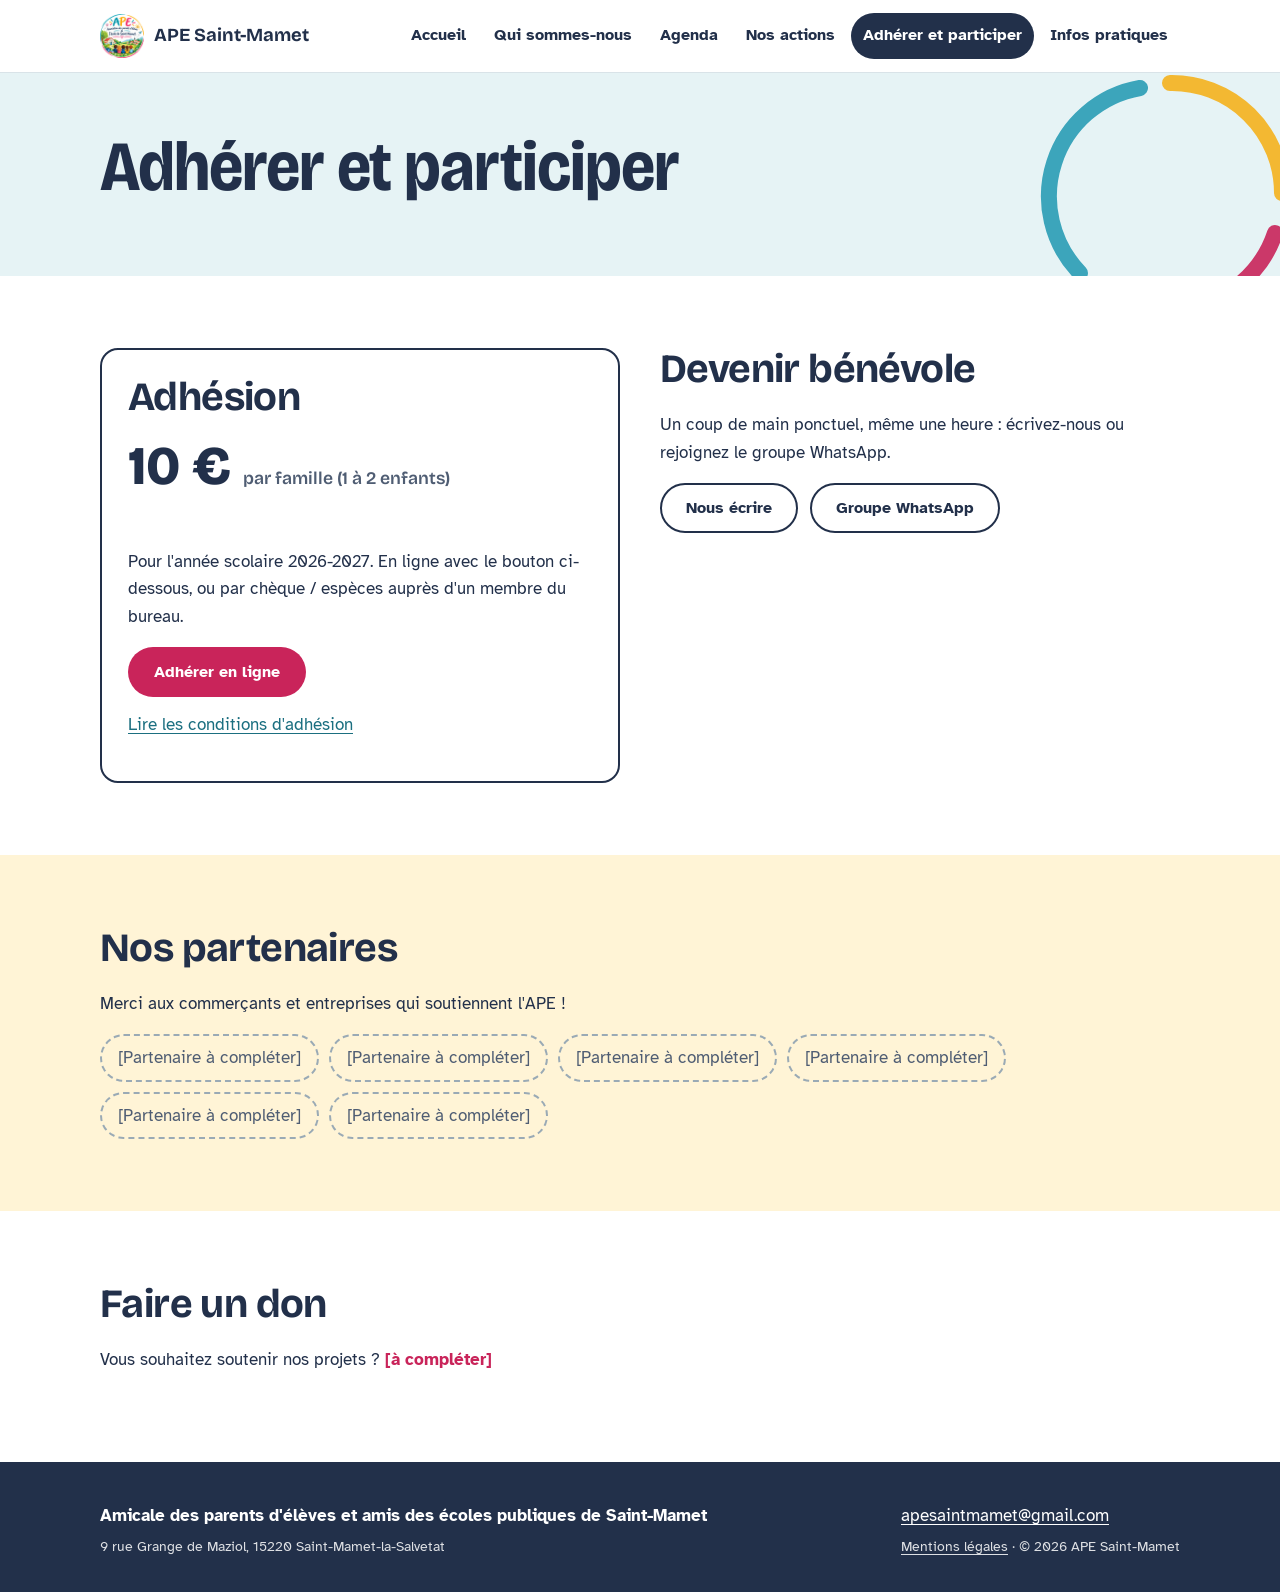
==== adherer.html @ 5ad5f5c7 "Add files via upload" ====
<!doctype html>
<html lang="fr">
<head>
<meta charset="utf-8">
<meta name="viewport" content="width=device-width, initial-scale=1">
<title>Adhérer et participer – APE Saint-Mamet-la-Salvetat</title>
<meta name="description" content="Amicale des parents d'élèves et amis des écoles publiques de Saint-Mamet-la-Salvetat (Cantal).">
<link rel="icon" href="logo-mini.png">
<link rel="preconnect" href="https://fonts.googleapis.com"><link rel="preconnect" href="https://fonts.gstatic.com" crossorigin>
<link href="https://fonts.googleapis.com/css2?family=Atkinson+Hyperlegible:ital,wght@0,400;0,700;1,400&family=Bricolage+Grotesque:opsz,wdth,wght@12..96,75..100,500..800&display=swap" rel="stylesheet">
<link rel="stylesheet" href="style.css">
</head>
<body>
<a class="skip" href="#contenu">Aller au contenu</a>
<header class="top"><div class="wrap">
<a class="brand" href="index.html"><img src="logo-mini.png" alt="" width="44" height="44">APE Saint-Mamet</a>
<button class="menu-btn" aria-expanded="false" aria-controls="nav"><svg width="20" height="20" viewBox="0 0 24 24" fill="none" stroke="currentColor" stroke-width="2.4" stroke-linecap="round" aria-hidden="true"><path d="M4 7h16M4 12h16M4 17h16"/></svg>Menu</button>
<nav id="nav" class="nav" aria-label="Menu principal"><ul><li><a href="index.html">Accueil</a></li><li><a href="qui-sommes-nous.html">Qui sommes-nous</a></li><li><a href="agenda.html">Agenda</a></li><li><a href="nos-actions.html">Nos actions</a></li><li><a href="adherer.html" aria-current="page">Adhérer et participer</a></li><li><a href="infos-pratiques.html">Infos pratiques</a></li></ul></nav>
</div></header>
<main id="contenu">
<section class="page-head"><svg class="deco" viewBox="0 0 300 300" aria-hidden="true"><path d="M60 230 A110 110 0 0 1 120 45" fill="none" stroke="#2A9DB5" stroke-width="16" stroke-linecap="round"/><path d="M150 40 A110 110 0 0 1 262 150" fill="none" stroke="#F5B21E" stroke-width="16" stroke-linecap="round"/><path d="M255 190 A110 110 0 0 1 110 258" fill="none" stroke="#C9245A" stroke-width="16" stroke-linecap="round"/></svg><div class="wrap"><h1>Adhérer et participer</h1></div></section>

<section class="band"><div class="wrap two">
<div class="panel">
<h2>Adhésion</h2>
<p class="price">10 € <small>par famille (1 à 2 enfants)</small></p>
<p>Pour l'année scolaire 2026-2027. En ligne avec le bouton ci-dessous, ou par chèque / espèces auprès d'un membre du bureau.</p>
<a class="btn btn-main" href="https://www.helloasso.com/associations/amicale-des-parents-d-eleves-de-l-ecole-de-saint-m">Adhérer en ligne</a>
<p style="margin-top:14px"><a href="https://drive.google.com/file/d/1MUPtkq-_c3Sh3lDZeJW1nGmCalYX_kx7/view">Lire les conditions d'adhésion</a></p>
</div>
<div id="benevole">
<h2>Devenir bénévole</h2>
<p>Un coup de main ponctuel, même une heure : écrivez-nous ou rejoignez le groupe WhatsApp.</p>
<div class="btn-row"><a class="btn btn-line" href="mailto:apesaintmamet@gmail.com">Nous écrire</a><a class="btn btn-line" href="https://chat.whatsapp.com/CY3Il8XkFhd3z2831rG0oz?mode=gi_t">Groupe WhatsApp</a></div>
</div>
</div></section>
<section class="band band-sun"><div class="wrap">
<h2>Nos partenaires</h2>
<p>Merci aux commerçants et entreprises qui soutiennent l'APE !</p>
<ul class="chips"><li>[Partenaire à compléter]</li><li>[Partenaire à compléter]</li><li>[Partenaire à compléter]</li><li>[Partenaire à compléter]</li><li>[Partenaire à compléter]</li><li>[Partenaire à compléter]</li></ul>
</div></section>
<section class="band"><div class="wrap">
<h2>Faire un don</h2>
<p>Vous souhaitez soutenir nos projets ? <span class="todo">[à compléter]</span></p>
</div></section>
</main>
<footer class="foot"><div class="wrap">
<div><p><strong>Amicale des parents d'élèves et amis des écoles publiques de Saint-Mamet</strong></p>
<p class="small">9 rue Grange de Maziol, 15220 Saint-Mamet-la-Salvetat</p></div>
<div><p><a href="mailto:apesaintmamet@gmail.com">apesaintmamet@gmail.com</a></p>
<p class="small"><a href="infos-pratiques.html#mentions">Mentions légales</a> · © <span id="year">2026</span> APE Saint-Mamet</p></div>
</div></footer>
<script src="main.js" defer></script>
</body>
</html>
---- style.css ----
/* APE Saint-Mamet — feuille de style */
:root{
  --ink:#22304A;          /* bleu nuit : texte */
  --teal-d:#1B6F80;       /* bleu canard foncé : titres, liens */
  --teal:#2A9DB5;         /* bleu canard charte */
  --teal-l:#E6F3F5;       /* bleu très clair : bandes */
  --sun:#F5B21E;          /* jaune charte */
  --sun-l:#FFF4D6;
  --pink:#C9245A;         /* rose bouton (texte blanc 5:1) */
  --paper:#FFFFFF;
  --line:#D9E3E8;
  --muted:#4F5D73;
  --r-s:10px; --r-m:18px; --r-l:32px;
  --max:1120px;
  --f-display:"Bricolage Grotesque",system-ui,sans-serif;
  --f-body:"Atkinson Hyperlegible",system-ui,sans-serif;
}
*,*::before,*::after{box-sizing:border-box}
html{scroll-behavior:smooth}
@media (prefers-reduced-motion:reduce){html{scroll-behavior:auto}}
body{margin:0;background:var(--paper);color:var(--ink);font-family:var(--f-body);font-size:1.0625rem;line-height:1.6}
img{max-width:100%;display:block}
a{color:var(--teal-d);text-underline-offset:3px}
a:hover{color:var(--ink)}
:focus-visible{outline:3px solid var(--sun);outline-offset:3px;border-radius:4px}
.skip{position:absolute;left:-999px;top:8px;background:var(--ink);color:#fff;padding:8px 14px;border-radius:8px;z-index:99}
.skip:focus{left:12px}
.wrap{max-width:var(--max);margin:0 auto;padding:0 20px}

h1,h2,h3{font-family:var(--f-display);color:var(--ink);line-height:1.08;margin:0 0 .5em;font-weight:700;letter-spacing:-.015em}
h1{font-size:clamp(2.4rem,6vw,4.4rem);font-variation-settings:"wdth" 90}
h2{font-size:clamp(1.7rem,3.4vw,2.5rem)}
h3{font-size:1.3rem}
p{margin:0 0 1em;max-width:68ch}
.lead{font-size:1.25rem;color:var(--muted)}

/* En-tête */
.top{position:sticky;top:0;z-index:20;background:rgba(255,255,255,.94);backdrop-filter:blur(8px);border-bottom:1px solid var(--line)}
.top .wrap{display:flex;align-items:center;gap:16px;min-height:72px}
.brand{display:flex;align-items:center;gap:10px;text-decoration:none;color:var(--ink);font-family:var(--f-display);font-weight:700;font-size:1.15rem;margin-right:auto}
.brand img{width:44px;height:44px}
.nav ul{display:flex;gap:4px;list-style:none;margin:0;padding:0}
.nav a{display:block;padding:10px 12px;border-radius:999px;text-decoration:none;color:var(--ink);font-weight:700;font-size:.98rem}
.nav a:hover{background:var(--teal-l)}
.nav a[aria-current="page"]{background:var(--ink);color:#fff}
.menu-btn{display:none;min-width:48px;min-height:48px;border:2px solid var(--ink);background:#fff;border-radius:999px;font:700 .95rem var(--f-body);color:var(--ink);padding:0 16px;cursor:pointer}
@media (max-width:980px){
  .menu-btn{display:inline-flex;align-items:center;gap:8px}
  .nav{position:absolute;left:0;right:0;top:100%;background:#fff;border-bottom:1px solid var(--line);display:none}
  .nav.open{display:block}
  .nav ul{flex-direction:column;padding:8px 16px 16px}
  .nav a{padding:14px 12px;font-size:1.05rem}
}

/* Boutons */
.btn{display:inline-flex;align-items:center;justify-content:center;gap:8px;min-height:50px;padding:0 24px;border-radius:999px;font:700 1.02rem var(--f-body);text-decoration:none;border:2px solid transparent;cursor:pointer;transition:transform .15s ease,background-color .15s ease}
.btn:hover{transform:translateY(-1px)}
.btn-main{background:var(--pink);color:#fff}
.btn-main:hover{background:#A91C4A;color:#fff}
.btn-line{border-color:var(--ink);color:var(--ink);background:#fff}
.btn-line:hover{background:var(--ink);color:#fff}
.btn-row{display:flex;flex-wrap:wrap;gap:12px;margin-top:8px}

/* Sections */
.band{padding:72px 0}
.band-teal{background:var(--teal-l)}
.band-sun{background:var(--sun-l)}
.band-ink{background:var(--ink);color:#fff}
.band-ink h2,.band-ink h3{color:#fff}
.band-ink a{color:#fff}

/* Héros accueil */
.hero{padding:56px 0 40px;overflow:hidden}
.hero .wrap{display:grid;grid-template-columns:1.15fr .85fr;gap:40px;align-items:center}
.hero-place{font-family:var(--f-display);font-weight:600;color:var(--teal-d);font-size:1.15rem;margin-bottom:.4em}
.hero-logo{position:relative;justify-self:center;width:min(100%,420px);aspect-ratio:1}
.hero-logo img{position:absolute;inset:12%;width:76%;height:76%;object-fit:contain}
.ring{position:absolute;inset:0;width:100%;height:100%}
.ring path{fill:none;stroke-width:9;stroke-linecap:round}
.ring .s1{stroke:var(--teal)} .ring .s2{stroke:var(--sun)} .ring .s3{stroke:var(--pink)}
@media (prefers-reduced-motion:no-preference){
  .ring path{stroke-dasharray:var(--len);stroke-dashoffset:var(--len);animation:draw 1.1s cubic-bezier(.6,.1,.2,1) forwards}
  .ring .s2{animation-delay:.35s}.ring .s3{animation-delay:.7s}
  @keyframes draw{to{stroke-dashoffset:0}}
}
@media (max-width:820px){.hero .wrap{grid-template-columns:1fr}.hero-logo{width:min(78vw,320px);order:-1}}

/* Prochain rendez-vous */
.next{display:grid;grid-template-columns:auto 1fr auto;gap:28px;align-items:center;background:#fff;border:3px solid var(--ink);border-radius:var(--r-l);padding:28px 32px;box-shadow:8px 8px 0 var(--sun)}
.date-block{width:116px;text-align:center;border-radius:var(--r-m);overflow:hidden;border:2px solid var(--ink)}
.date-block .m{background:var(--pink);color:#fff;font-weight:700;padding:4px 0;font-size:.95rem}
.date-block .d{font-family:var(--f-display);font-size:3.2rem;font-weight:800;line-height:1.1;padding:4px 0}
.date-block .w{font-size:.9rem;padding-bottom:8px;color:var(--muted)}
.next h2{margin-bottom:.2em}
.next p{margin:0;color:var(--muted)}
.countdown{font-family:var(--f-display);font-weight:800;font-size:1.4rem;color:var(--teal-d);margin-top:6px}
@media (max-width:820px){.next{grid-template-columns:1fr;padding:24px}.next .btn{width:100%}}

/* Cartes d'action */
.grid3{display:grid;grid-template-columns:repeat(3,minmax(0,1fr));gap:20px}
@media (max-width:820px){.grid3{grid-template-columns:1fr}}
.act{display:flex;flex-direction:column;gap:6px;padding:26px;border-radius:var(--r-m);text-decoration:none;color:var(--ink);min-height:180px;border:2px solid var(--ink);background:#fff;transition:transform .15s ease}
.act:hover{transform:translateY(-3px);color:var(--ink)}
.act svg{width:34px;height:34px;margin-bottom:8px}
.act h3{margin:0}
.act span{color:var(--muted)}
.act.a1{background:var(--sun-l)}.act.a2{background:var(--teal-l)}.act.a3{background:#FDE8EF}

/* En-tête de page intérieure */
.page-head{padding:56px 0 36px;background:var(--teal-l);position:relative;overflow:hidden}
.page-head p{font-size:1.2rem;color:var(--muted)}
.page-head svg.deco{position:absolute;right:-40px;top:-30px;width:300px;height:300px;opacity:.9}
@media (max-width:820px){.page-head svg.deco{width:130px;height:130px;right:-62px;top:-56px}.page-head h1{padding-right:28px}}

/* Frise agenda */
.timeline{list-style:none;margin:0;padding:0;position:relative}
.timeline::before{content:"";position:absolute;left:58px;top:8px;bottom:8px;width:3px;background:var(--line)}
.ev{display:grid;grid-template-columns:120px 1fr;gap:20px;align-items:start;padding:14px 0;position:relative}
.ev .when{font-family:var(--f-display);font-weight:800;text-align:center;background:#fff;border:2px solid var(--ink);border-radius:var(--r-s);padding:6px 4px;position:relative;z-index:1;width:116px}
.ev .when b{display:block;font-size:2rem;line-height:1}
.ev .when small{font-size:.9rem;font-weight:600}
.ev h3{margin:.15em 0 .2em}
.ev p{margin:0 0 .6em;color:var(--muted)}
.ev .tag{display:inline-block;font-size:.85rem;font-weight:700;padding:2px 10px;border-radius:999px;background:var(--sun-l);margin-bottom:6px}
.ev.past{opacity:.55}
.ev.past .tag{background:var(--line)}
.ics{font:700 .95rem var(--f-body);background:none;border:none;color:var(--teal-d);text-decoration:underline;text-underline-offset:3px;cursor:pointer;padding:8px 0;min-height:44px}
@media (max-width:600px){.timeline::before{left:42px}.ev{grid-template-columns:88px 1fr;gap:14px}.ev .when{width:86px}.ev .when b{font-size:1.6rem}}

/* Bureau en binômes */
.pairs{display:grid;grid-template-columns:repeat(3,minmax(0,1fr));gap:22px}
@media (max-width:900px){.pairs{grid-template-columns:1fr}}
.pair{border:2px solid var(--ink);border-radius:var(--r-l);padding:22px;background:#fff}
.pair h3{font-size:1.1rem;color:var(--teal-d);margin-bottom:14px}
.pair .people{display:grid;grid-template-columns:1fr 1fr;gap:12px}
.person{text-align:center}
.person img{width:116px;height:116px;border-radius:50%;margin:0 auto 8px;object-fit:cover}
.person strong{display:block;line-height:1.25}
.person span{font-size:.95rem;color:var(--muted)}

/* Divers */
.two{display:grid;grid-template-columns:1fr 1fr;gap:40px;align-items:start}
@media (max-width:820px){.two{grid-template-columns:1fr}}
.panel{border:2px solid var(--ink);border-radius:var(--r-m);padding:26px;background:#fff}
.price{font-family:var(--f-display);font-weight:800;font-size:3.4rem;line-height:1;color:var(--ink)}
.price small{font-size:1.1rem;font-weight:600;color:var(--muted)}
.ph{display:flex;align-items:center;justify-content:center;aspect-ratio:4/3;border:2px dashed #9AAAB5;border-radius:var(--r-m);color:var(--muted);font-weight:700;background:#F7FAFB}
.figs{display:flex;flex-wrap:wrap;gap:16px;margin:8px 0 24px}
.fig{background:#fff;border:2px solid var(--ink);border-radius:var(--r-m);padding:16px 22px}
.fig b{font-family:var(--f-display);font-size:2rem;display:block;line-height:1.1}
.qr{display:flex;gap:24px;align-items:center;flex-wrap:wrap}
.qr img{width:200px;height:200px;border-radius:var(--r-m);border:3px solid var(--teal)}
.chips{display:flex;flex-wrap:wrap;gap:10px;list-style:none;padding:0;margin:0}
.chips li{border:2px dashed #9AAAB5;border-radius:999px;padding:8px 16px;color:var(--muted)}
.doc{display:flex;align-items:center;gap:14px;padding:16px 20px;border:2px solid var(--ink);border-radius:var(--r-m);text-decoration:none;color:var(--ink);font-weight:700;margin-bottom:12px;max-width:520px}
.doc:hover{background:var(--teal-l);color:var(--ink)}
.doc svg{width:28px;height:28px;flex:none}
.doc em{font-style:normal;font-weight:400;color:var(--muted);margin-left:auto}
.todo{color:var(--pink);font-weight:700}

/* Pied de page */
.foot{background:var(--ink);color:#fff;padding:40px 0 28px;margin-top:0}
.foot a{color:#fff}
.foot .wrap{display:flex;flex-wrap:wrap;gap:24px 48px;justify-content:space-between}
.foot p{margin:0 0 6px;max-width:none}
.foot .small{font-size:.9rem;opacity:.85}
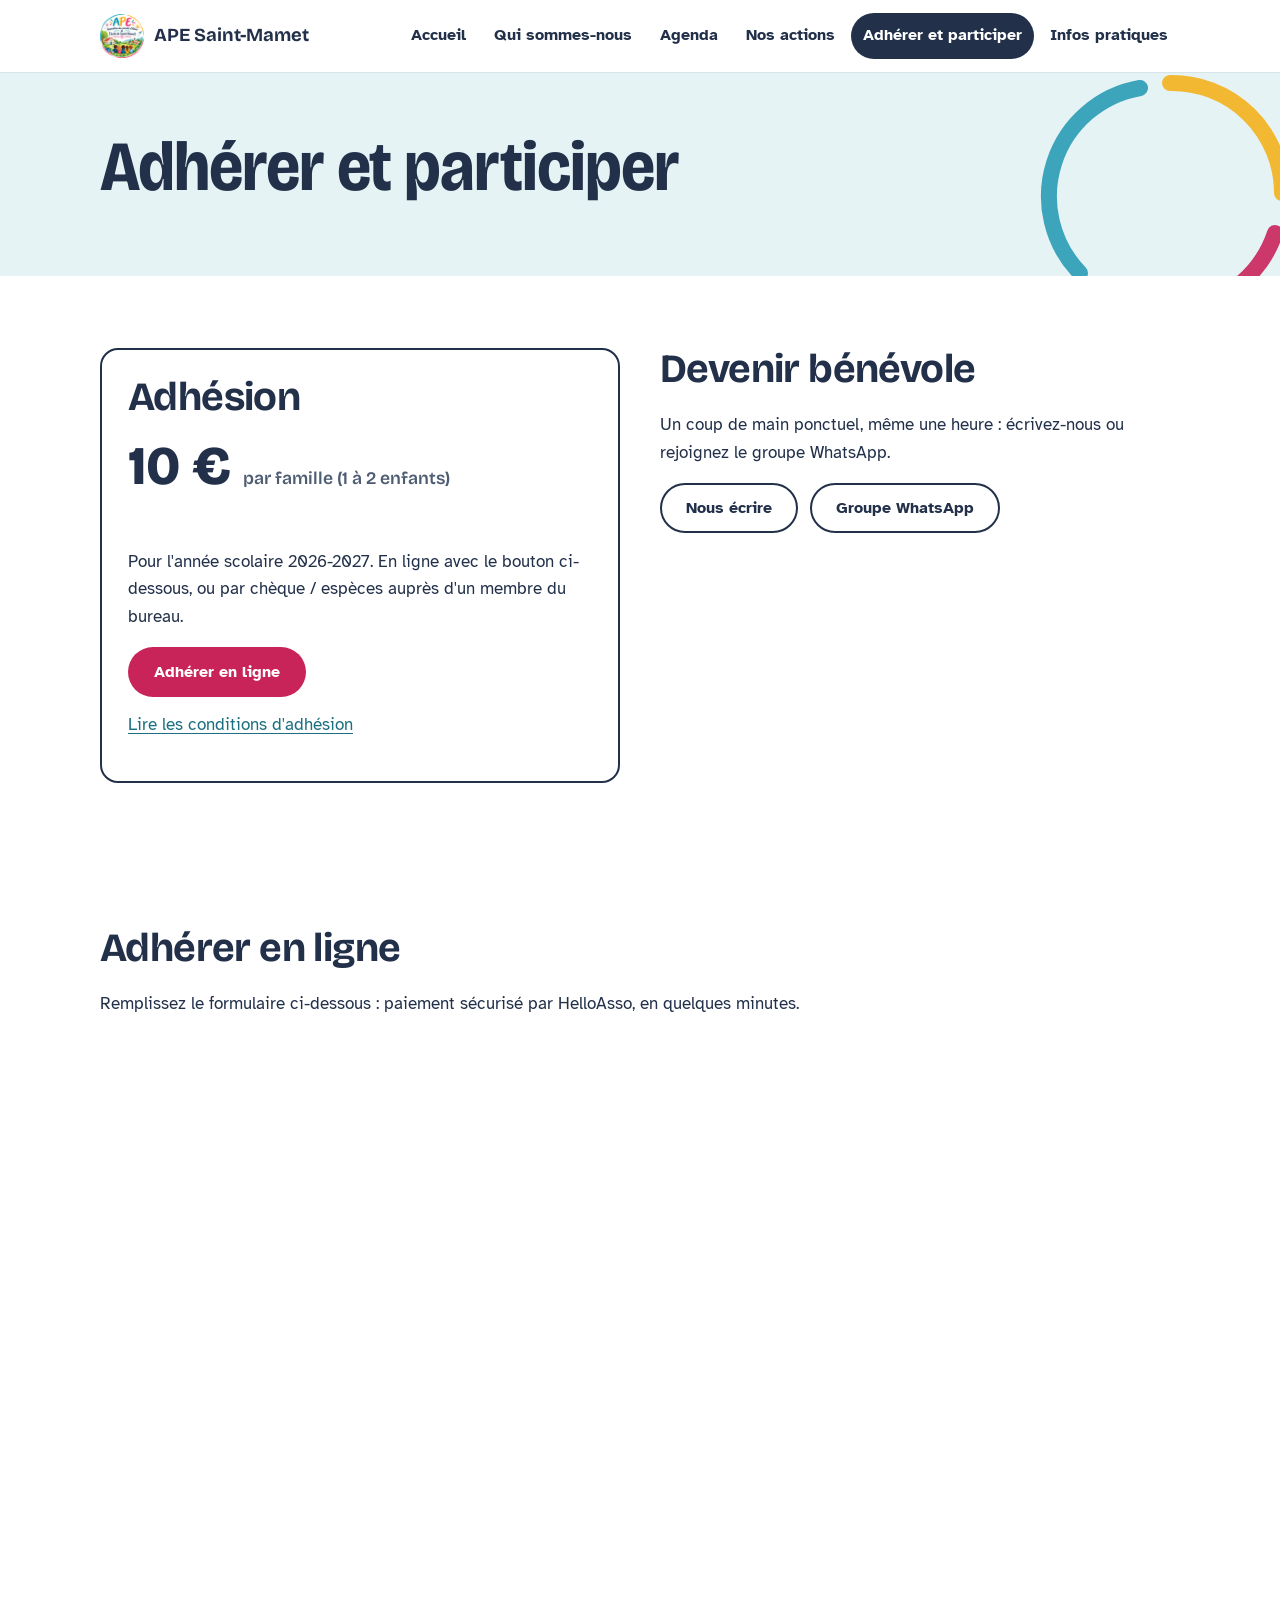
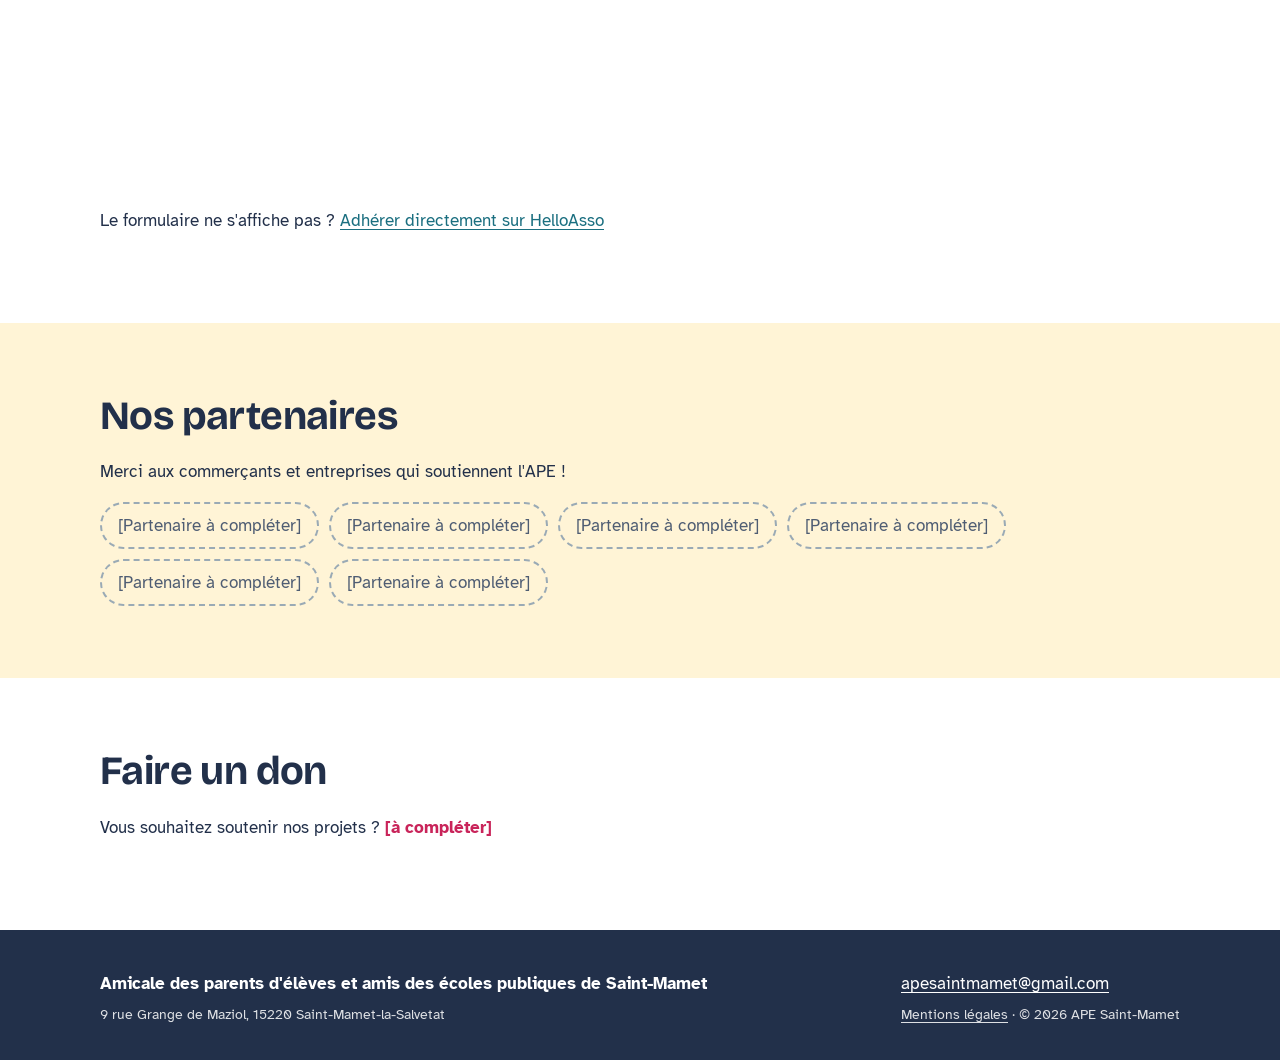
==== commit 4a9d0000: "Intégration du formulaire d'adhésion HelloAsso 2026-2027" ====
--- a/adherer.html
+++ b/adherer.html
@@ -25,7 +25,7 @@
 <h2>Adhésion</h2>
 <p class="price">10 € <small>par famille (1 à 2 enfants)</small></p>
 <p>Pour l'année scolaire 2026-2027. En ligne avec le bouton ci-dessous, ou par chèque / espèces auprès d'un membre du bureau.</p>
-<a class="btn btn-main" href="https://www.helloasso.com/associations/amicale-des-parents-d-eleves-de-l-ecole-de-saint-m">Adhérer en ligne</a>
+<a class="btn btn-main" href="#adhesion-en-ligne">Adhérer en ligne</a>
 <p style="margin-top:14px"><a href="https://drive.google.com/file/d/1MUPtkq-_c3Sh3lDZeJW1nGmCalYX_kx7/view">Lire les conditions d'adhésion</a></p>
 </div>
 <div id="benevole">
@@ -33,6 +33,12 @@
 <p>Un coup de main ponctuel, même une heure : écrivez-nous ou rejoignez le groupe WhatsApp.</p>
 <div class="btn-row"><a class="btn btn-line" href="mailto:apesaintmamet@gmail.com">Nous écrire</a><a class="btn btn-line" href="https://chat.whatsapp.com/CY3Il8XkFhd3z2831rG0oz?mode=gi_t">Groupe WhatsApp</a></div>
 </div>
+</div></section>
+<section class="band" id="adhesion-en-ligne"><div class="wrap">
+<h2>Adhérer en ligne</h2>
+<p>Remplissez le formulaire ci-dessous : paiement sécurisé par HelloAsso, en quelques minutes.</p>
+<iframe id="haWidget" title="Formulaire d'adhésion APE 2026-2027 (HelloAsso)" allow="payment 'self' https://paymenthub.helloassopay.com https://helloasso.com" allowtransparency="true" scrolling="auto" src="https://www.helloasso.com/associations/amicale-des-parents-d-eleves-de-l-ecole-de-saint-m/adhesions/adhesion-ape-2026-2027/widget" style="width: 100%; height: 750px; border: none;" onload="window.addEventListener('message', function(e) { const dataHeight = e.data.height; const haWidgetElement = document.getElementById('haWidget');  if (dataHeight > parseFloat(haWidgetElement.height || 0)) { haWidgetElement.height = dataHeight + 'px'; }})"></iframe>
+<p style="margin-top:14px">Le formulaire ne s'affiche pas ? <a href="https://www.helloasso.com/associations/amicale-des-parents-d-eleves-de-l-ecole-de-saint-m/adhesions/adhesion-ape-2026-2027">Adhérer directement sur HelloAsso</a></p>
 </div></section>
 <section class="band band-sun"><div class="wrap">
 <h2>Nos partenaires</h2>
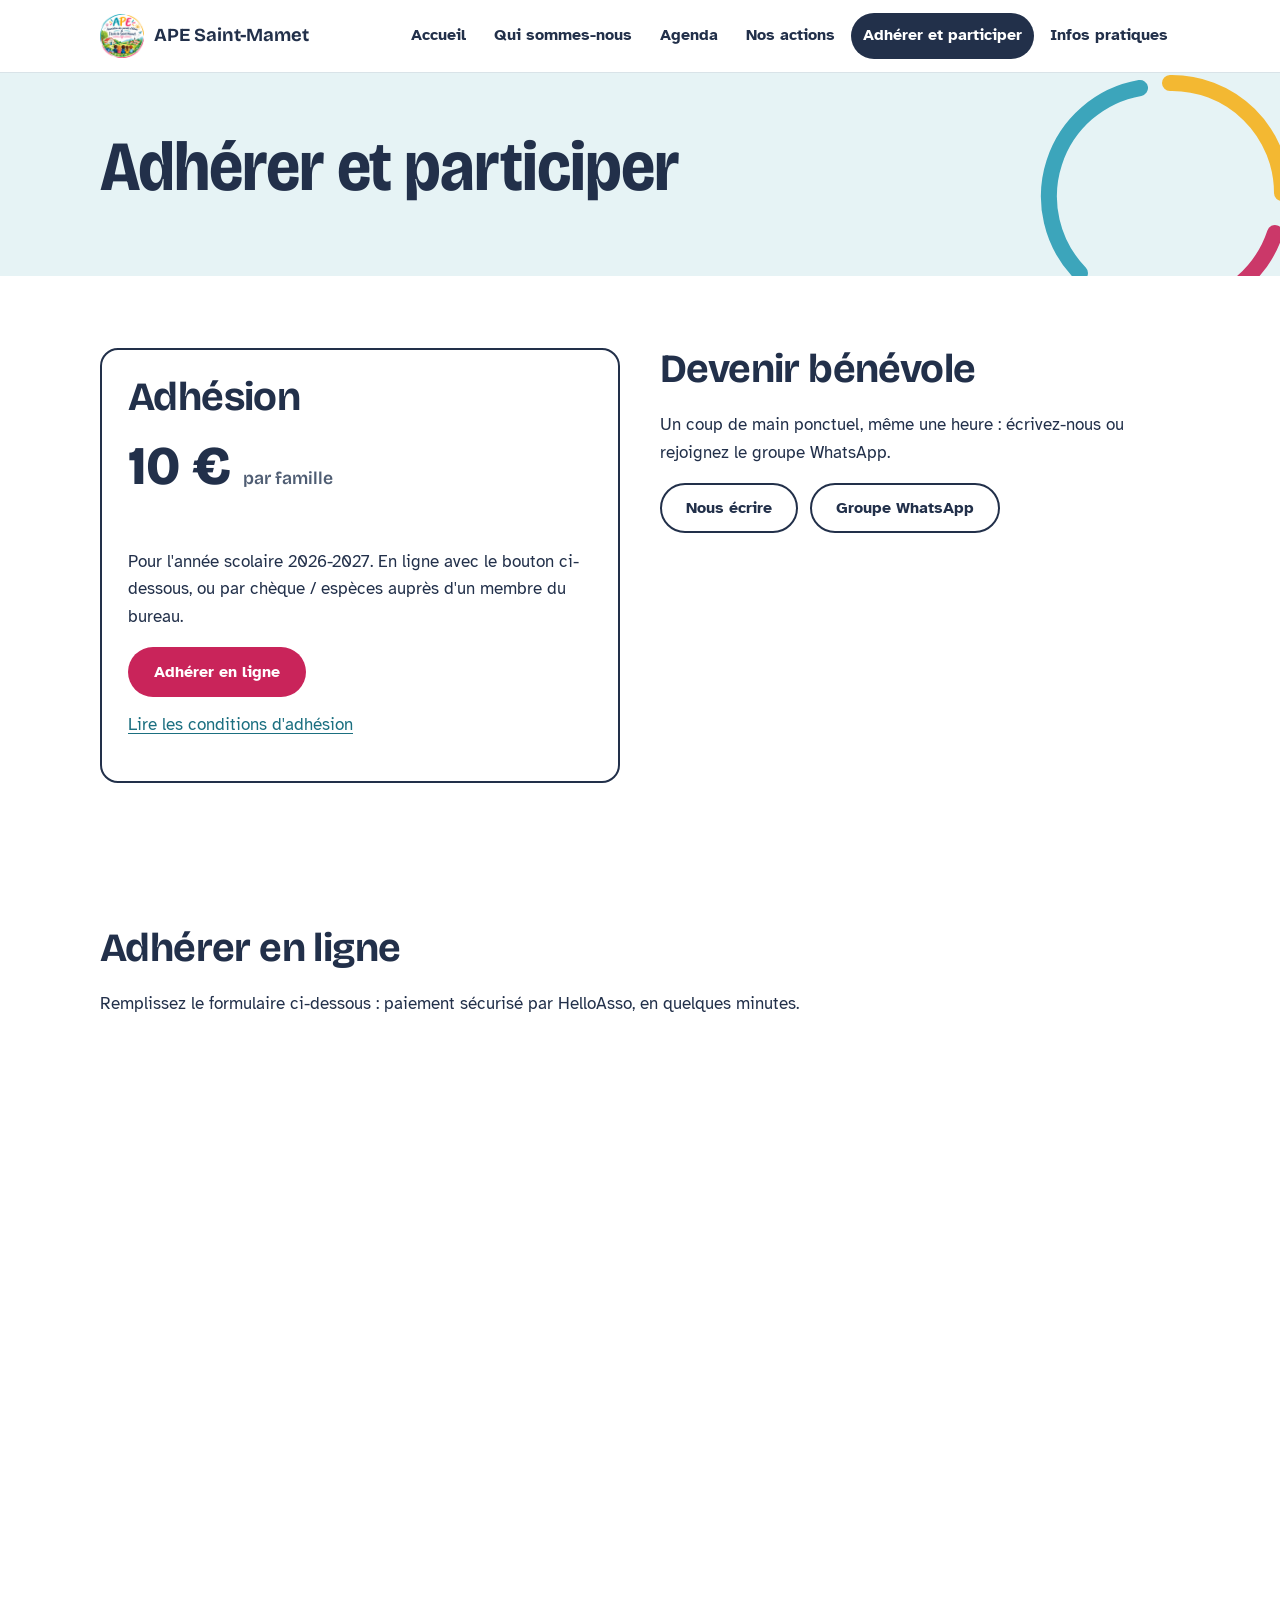
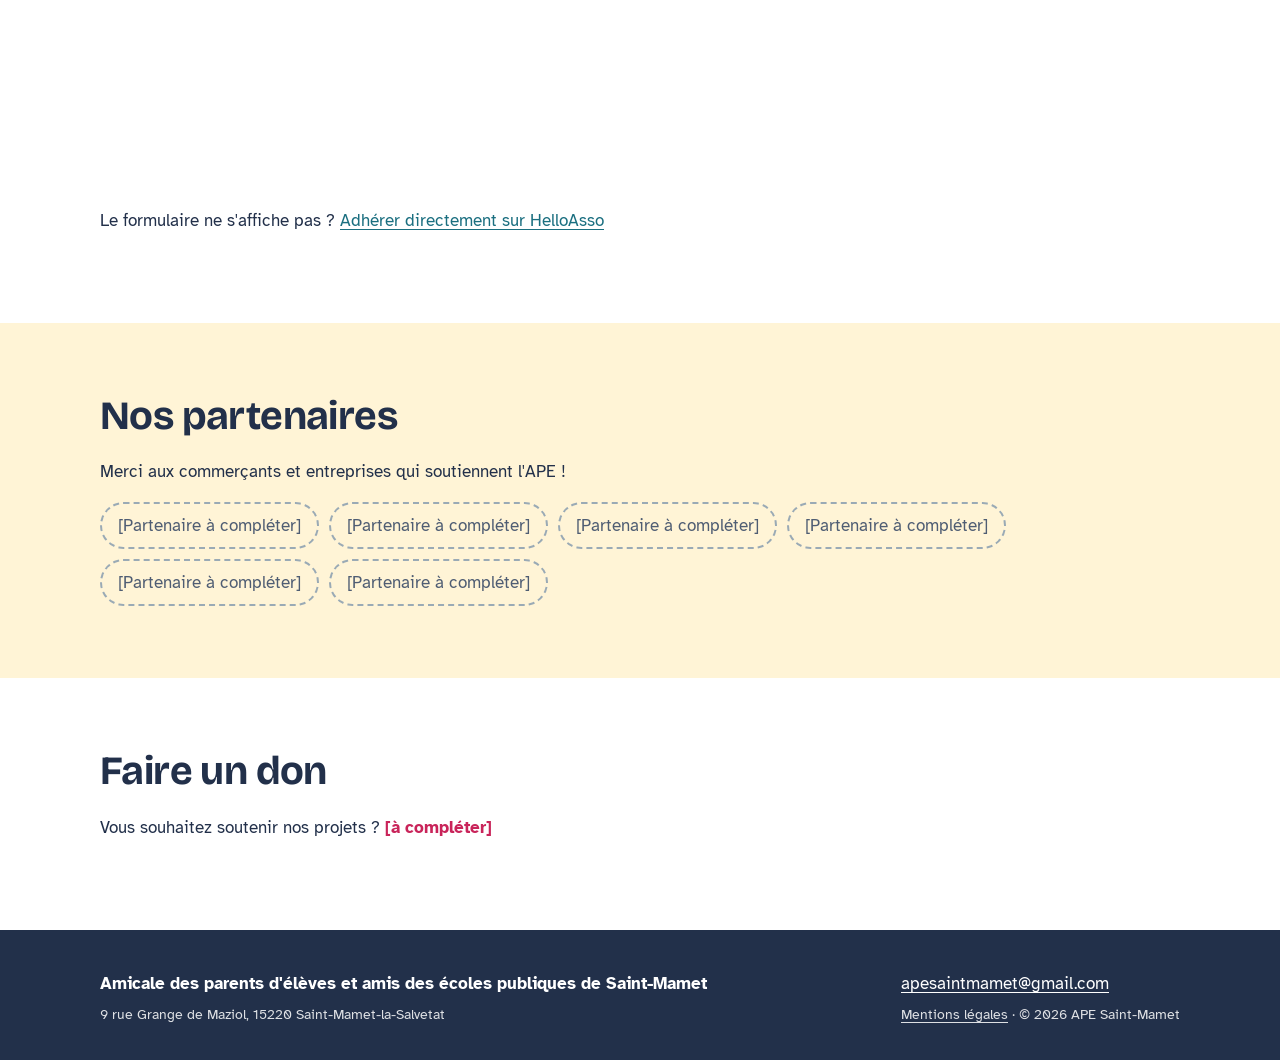
==== commit 5365dbfe: "Adhésion : retrait de la mention (1 à 2 enfants)" ====
--- a/adherer.html
+++ b/adherer.html
@@ -23,7 +23,7 @@
 <section class="band"><div class="wrap two">
 <div class="panel">
 <h2>Adhésion</h2>
-<p class="price">10 € <small>par famille (1 à 2 enfants)</small></p>
+<p class="price">10 € <small>par famille</small></p>
 <p>Pour l'année scolaire 2026-2027. En ligne avec le bouton ci-dessous, ou par chèque / espèces auprès d'un membre du bureau.</p>
 <a class="btn btn-main" href="#adhesion-en-ligne">Adhérer en ligne</a>
 <p style="margin-top:14px"><a href="https://drive.google.com/file/d/1MUPtkq-_c3Sh3lDZeJW1nGmCalYX_kx7/view">Lire les conditions d'adhésion</a></p>
